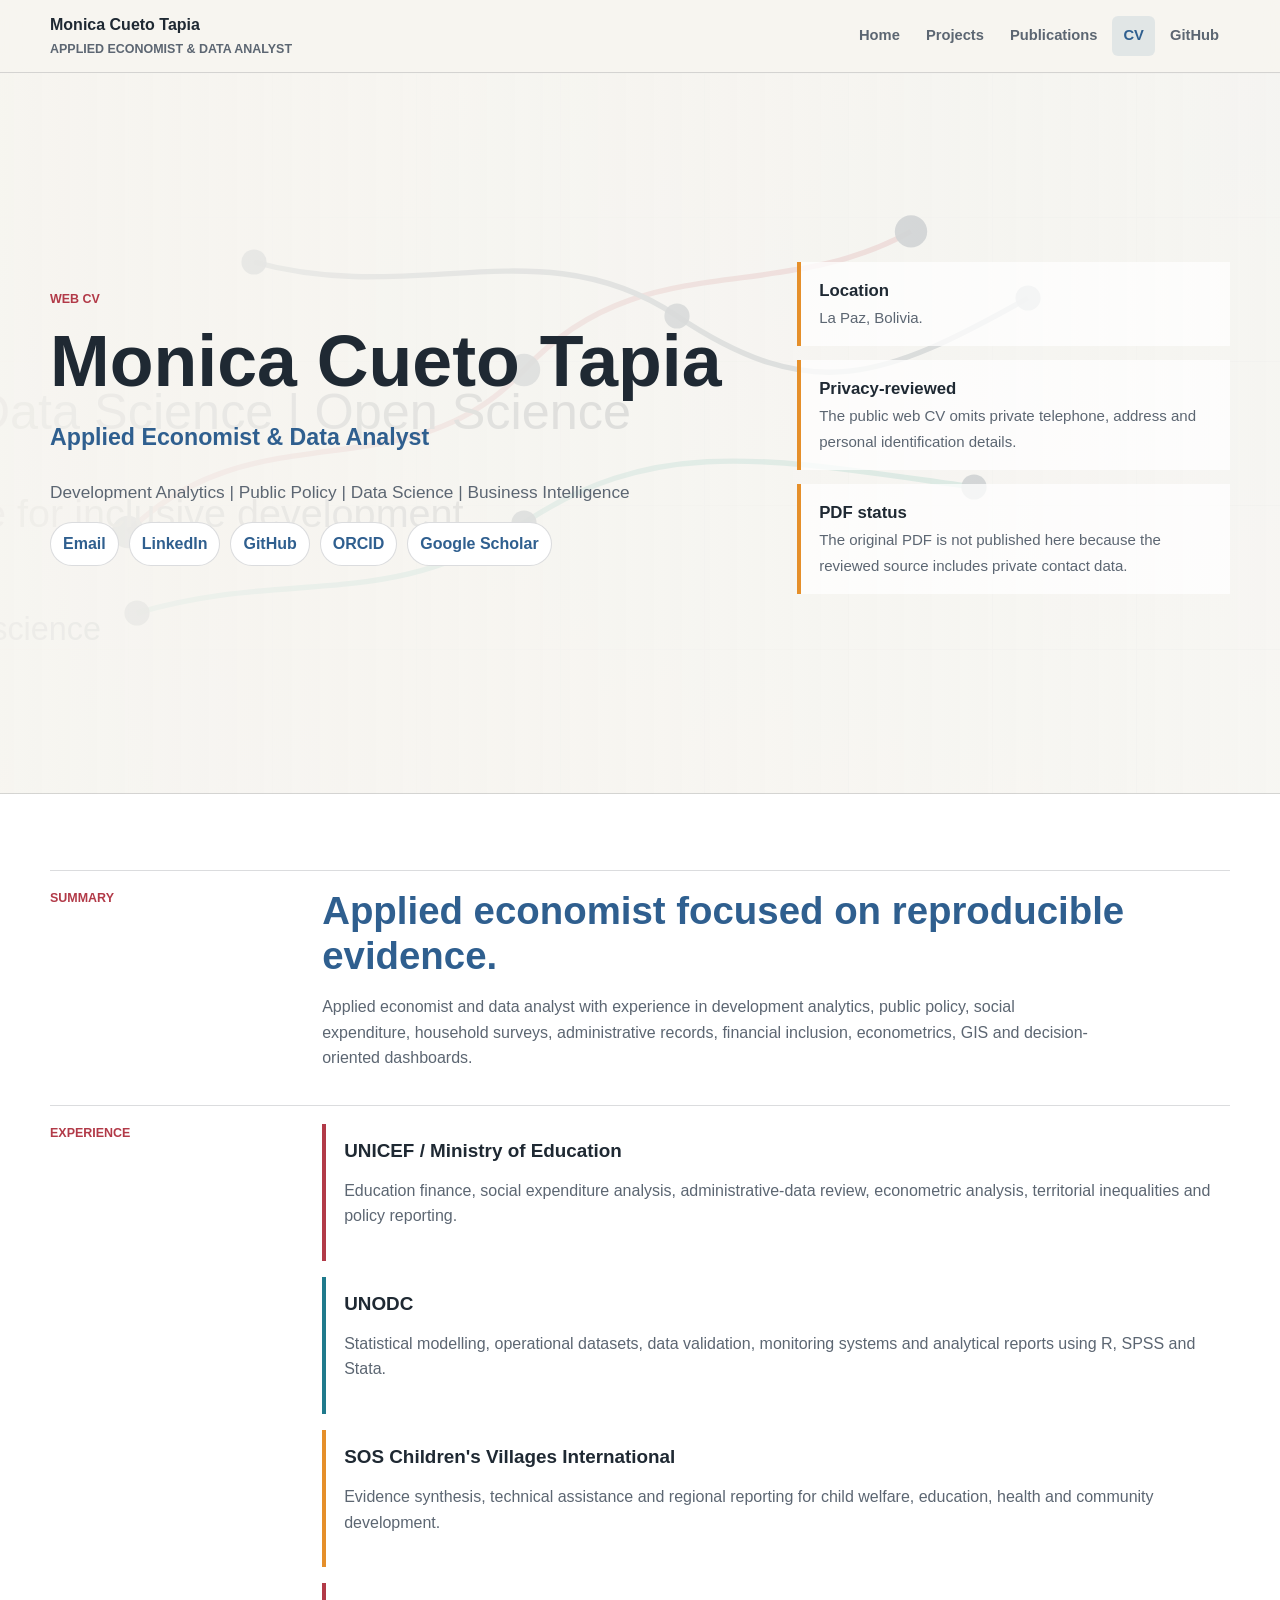
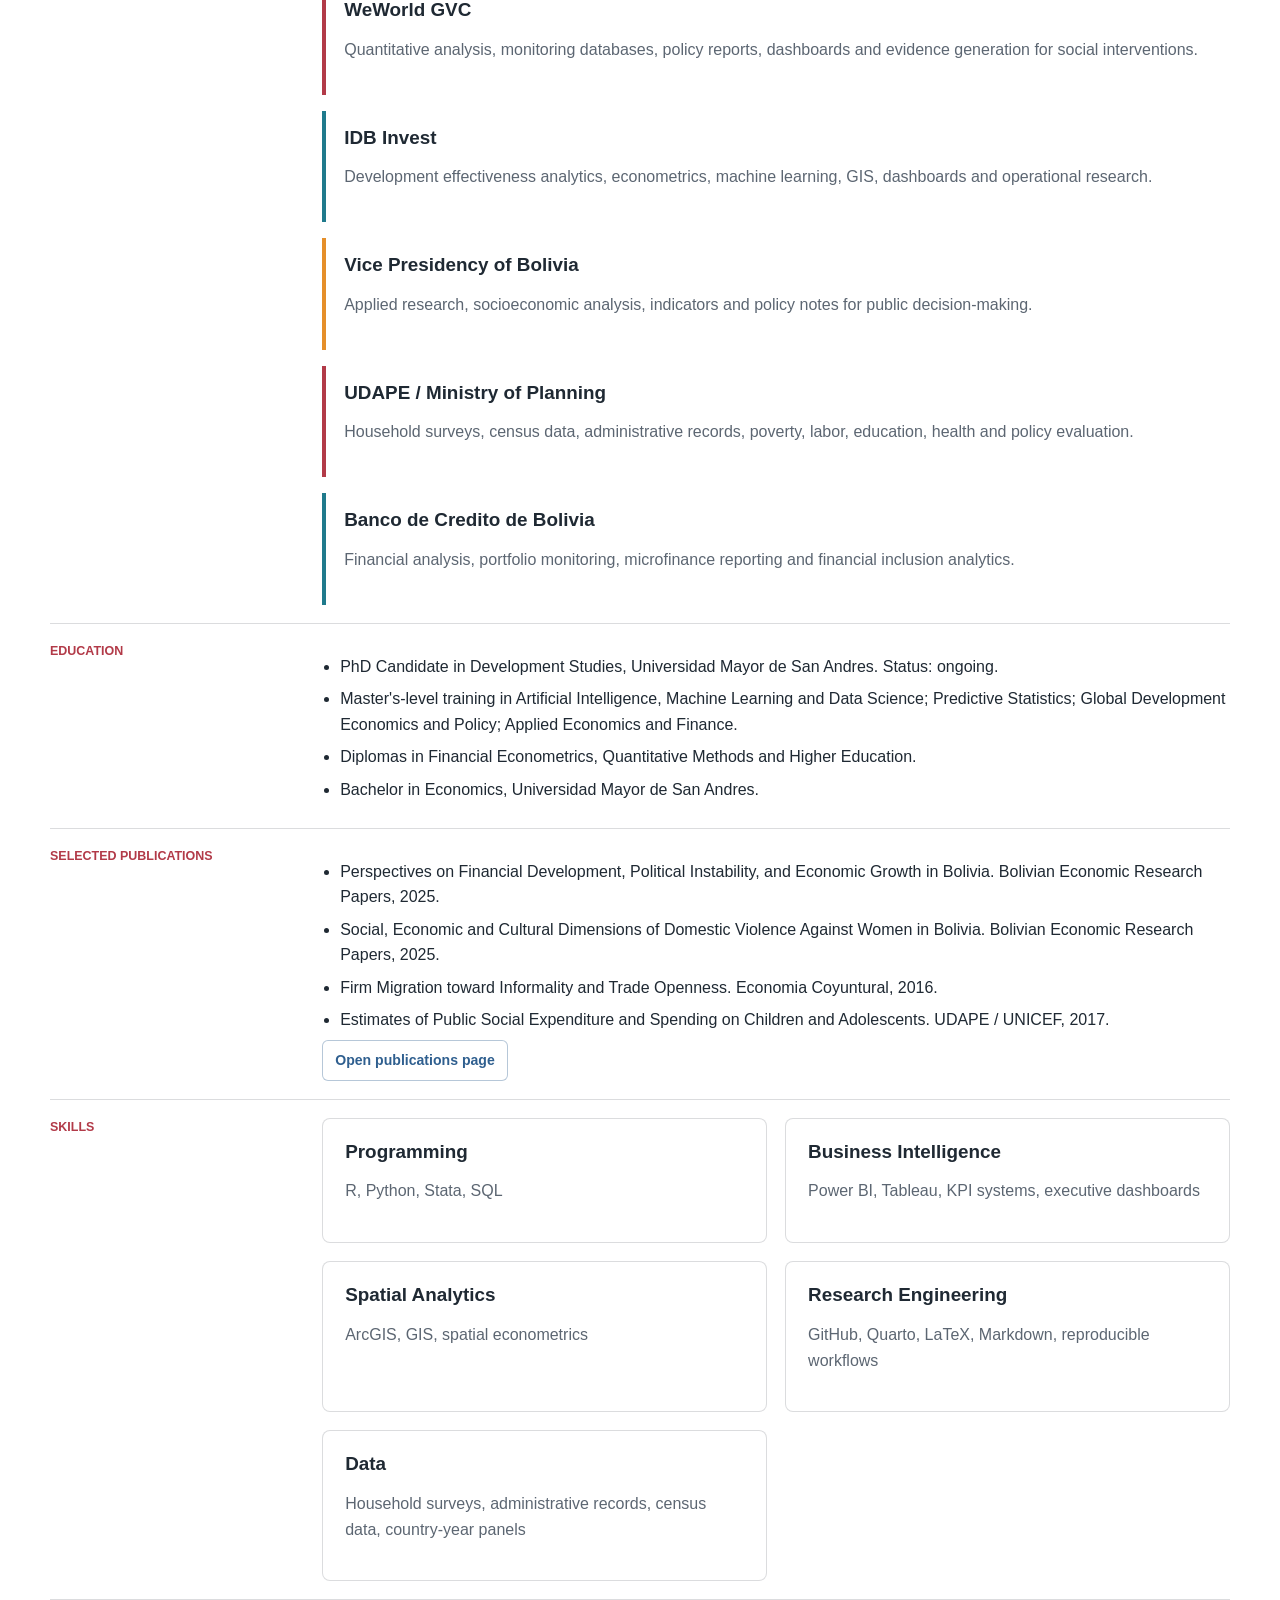
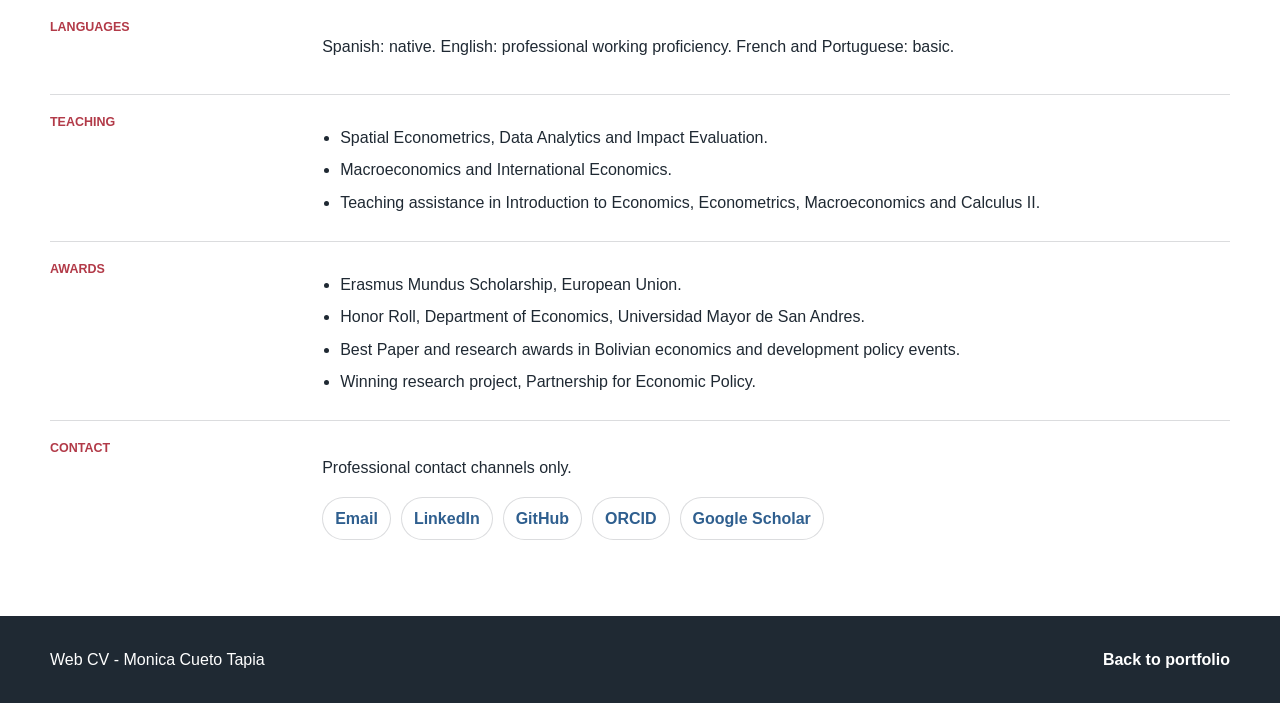
==== docs/cv.html @ fdadbccf "Build professional portfolio website and reusable project template" ====
<!doctype html>
<html lang="en">
<head>
  <meta charset="utf-8">
  <meta name="viewport" content="width=device-width, initial-scale=1">
  <title>CV | Monica Cueto Tapia</title>
  <meta name="description" content="Privacy-reviewed web CV for Monica Cueto Tapia, Applied Economist and Data Analyst based in La Paz, Bolivia.">
  <meta property="og:title" content="CV | Monica Cueto Tapia">
  <meta property="og:description" content="Applied economics, development analytics, data science, public policy and business intelligence CV.">
  <meta property="og:type" content="website">
  <meta property="og:url" content="https://monicact.github.io/cv.html">
  <link rel="canonical" href="https://monicact.github.io/cv.html">
  <link rel="stylesheet" href="assets/css/site.css">
</head>
<body>
  <a class="skip-link" href="#main">Skip to content</a>
  <header class="site-header">
    <nav class="nav-wrap" aria-label="Main navigation">
      <a class="brand" href="index.html" aria-label="Portfolio home">
        <strong>Monica Cueto Tapia</strong>
        <span>Applied Economist & Data Analyst</span>
      </a>
      <button class="nav-toggle" type="button" aria-expanded="false" aria-controls="main-nav" aria-label="Open navigation">
        <span></span>
        <span></span>
        <span></span>
      </button>
      <div class="main-nav" id="main-nav">
        <a href="index.html">Home</a>
        <a href="projects.html">Projects</a>
        <a href="publications.html">Publications</a>
        <a href="cv.html" aria-current="page">CV</a>
        <a href="https://github.com/MonicaCT">GitHub</a>
      </div>
    </nav>
  </header>

  <main id="main">
    <section class="hero">
      <div class="container hero-inner">
        <div class="hero-copy">
          <p class="eyebrow">Web CV</p>
          <h1>Monica Cueto Tapia</h1>
          <p class="subtitle">Applied Economist & Data Analyst</p>
          <p class="lead">Development Analytics | Public Policy | Data Science | Business Intelligence</p>
          <div class="contact-list" aria-label="Professional contact links">
            <a href="mailto:cueto.tapia.monica@gmail.com">Email</a>
            <a href="https://www.linkedin.com/in/monica-cueto-tapia-5a6b40132/">LinkedIn</a>
            <a href="https://github.com/MonicaCT">GitHub</a>
            <a href="https://orcid.org/0009-0006-5061-992X">ORCID</a>
            <a href="https://scholar.google.com/citations?user=hIclUVUAAAAJ">Google Scholar</a>
          </div>
        </div>
        <aside class="hero-panel" aria-label="CV privacy note">
          <div class="signal"><strong>Location</strong><span>La Paz, Bolivia.</span></div>
          <div class="signal"><strong>Privacy-reviewed</strong><span>The public web CV omits private telephone, address and personal identification details.</span></div>
          <div class="signal"><strong>PDF status</strong><span>The original PDF is not published here because the reviewed source includes private contact data.</span></div>
        </aside>
      </div>
    </section>

    <section class="section white">
      <div class="container cv-section">
        <div class="cv-row">
          <div><p class="eyebrow">Summary</p></div>
          <div>
            <h2>Applied economist focused on reproducible evidence.</h2>
            <p class="intro">Applied economist and data analyst with experience in development analytics, public policy, social expenditure, household surveys, administrative records, financial inclusion, econometrics, GIS and decision-oriented dashboards.</p>
          </div>
        </div>

        <div class="cv-row">
          <div><p class="eyebrow">Experience</p></div>
          <div class="timeline">
            <article><h3>UNICEF / Ministry of Education</h3><p>Education finance, social expenditure analysis, administrative-data review, econometric analysis, territorial inequalities and policy reporting.</p></article>
            <article><h3>UNODC</h3><p>Statistical modelling, operational datasets, data validation, monitoring systems and analytical reports using R, SPSS and Stata.</p></article>
            <article><h3>SOS Children's Villages International</h3><p>Evidence synthesis, technical assistance and regional reporting for child welfare, education, health and community development.</p></article>
            <article><h3>WeWorld GVC</h3><p>Quantitative analysis, monitoring databases, policy reports, dashboards and evidence generation for social interventions.</p></article>
            <article><h3>IDB Invest</h3><p>Development effectiveness analytics, econometrics, machine learning, GIS, dashboards and operational research.</p></article>
            <article><h3>Vice Presidency of Bolivia</h3><p>Applied research, socioeconomic analysis, indicators and policy notes for public decision-making.</p></article>
            <article><h3>UDAPE / Ministry of Planning</h3><p>Household surveys, census data, administrative records, poverty, labor, education, health and policy evaluation.</p></article>
            <article><h3>Banco de Credito de Bolivia</h3><p>Financial analysis, portfolio monitoring, microfinance reporting and financial inclusion analytics.</p></article>
          </div>
        </div>

        <div class="cv-row">
          <div><p class="eyebrow">Education</p></div>
          <div>
            <ul class="list-clean">
              <li>PhD Candidate in Development Studies, Universidad Mayor de San Andres. Status: ongoing.</li>
              <li>Master's-level training in Artificial Intelligence, Machine Learning and Data Science; Predictive Statistics; Global Development Economics and Policy; Applied Economics and Finance.</li>
              <li>Diplomas in Financial Econometrics, Quantitative Methods and Higher Education.</li>
              <li>Bachelor in Economics, Universidad Mayor de San Andres.</li>
            </ul>
          </div>
        </div>

        <div class="cv-row">
          <div><p class="eyebrow">Selected publications</p></div>
          <div>
            <ul class="list-clean">
              <li>Perspectives on Financial Development, Political Instability, and Economic Growth in Bolivia. Bolivian Economic Research Papers, 2025.</li>
              <li>Social, Economic and Cultural Dimensions of Domestic Violence Against Women in Bolivia. Bolivian Economic Research Papers, 2025.</li>
              <li>Firm Migration toward Informality and Trade Openness. Economia Coyuntural, 2016.</li>
              <li>Estimates of Public Social Expenditure and Spending on Children and Adolescents. UDAPE / UNICEF, 2017.</li>
            </ul>
            <a class="button secondary small" href="publications.html">Open publications page</a>
          </div>
        </div>

        <div class="cv-row">
          <div><p class="eyebrow">Skills</p></div>
          <div class="grid two">
            <article class="surface"><h3>Programming</h3><p>R, Python, Stata, SQL</p></article>
            <article class="surface"><h3>Business Intelligence</h3><p>Power BI, Tableau, KPI systems, executive dashboards</p></article>
            <article class="surface"><h3>Spatial Analytics</h3><p>ArcGIS, GIS, spatial econometrics</p></article>
            <article class="surface"><h3>Research Engineering</h3><p>GitHub, Quarto, LaTeX, Markdown, reproducible workflows</p></article>
            <article class="surface"><h3>Data</h3><p>Household surveys, administrative records, census data, country-year panels</p></article>
          </div>
        </div>

        <div class="cv-row">
          <div><p class="eyebrow">Languages</p></div>
          <div>
            <p>Spanish: native. English: professional working proficiency. French and Portuguese: basic.</p>
          </div>
        </div>

        <div class="cv-row">
          <div><p class="eyebrow">Teaching</p></div>
          <div>
            <ul class="list-clean">
              <li>Spatial Econometrics, Data Analytics and Impact Evaluation.</li>
              <li>Macroeconomics and International Economics.</li>
              <li>Teaching assistance in Introduction to Economics, Econometrics, Macroeconomics and Calculus II.</li>
            </ul>
          </div>
        </div>

        <div class="cv-row">
          <div><p class="eyebrow">Awards</p></div>
          <div>
            <ul class="list-clean">
              <li>Erasmus Mundus Scholarship, European Union.</li>
              <li>Honor Roll, Department of Economics, Universidad Mayor de San Andres.</li>
              <li>Best Paper and research awards in Bolivian economics and development policy events.</li>
              <li>Winning research project, Partnership for Economic Policy.</li>
            </ul>
          </div>
        </div>

        <div class="cv-row">
          <div><p class="eyebrow">Contact</p></div>
          <div>
            <p>Professional contact channels only.</p>
            <div class="contact-list" aria-label="Professional contact links">
              <a href="mailto:cueto.tapia.monica@gmail.com">Email</a>
              <a href="https://www.linkedin.com/in/monica-cueto-tapia-5a6b40132/">LinkedIn</a>
              <a href="https://github.com/MonicaCT">GitHub</a>
              <a href="https://orcid.org/0009-0006-5061-992X">ORCID</a>
              <a href="https://scholar.google.com/citations?user=hIclUVUAAAAJ">Google Scholar</a>
            </div>
          </div>
        </div>
      </div>
    </section>
  </main>

  <footer class="site-footer">
    <div class="container footer-inner">
      <span>Web CV - Monica Cueto Tapia</span>
      <a href="index.html">Back to portfolio</a>
    </div>
  </footer>

  <script src="assets/js/site.js"></script>
</body>
</html>
---- docs/assets/css/site.css ----
:root {
  --ink: #1F2933;
  --warm-background: #F7F5F0;
  --accent-red: #B23A48;
  --research-blue: #2F5F8F;
  --technology-teal: #1F7A8C;
  --warm-orange: #E58F2A;
  --muted-green: #5E7D68;
  --light-gray: #D9DDE3;
  --paper: #FFFFFF;
  --muted-text: #5C6672;
  --line: rgba(31, 41, 51, 0.16);
  --shadow: 0 18px 44px rgba(31, 41, 51, 0.11);
  --radius: 8px;
  --max-width: 1180px;
}

* {
  box-sizing: border-box;
}

html {
  scroll-behavior: smooth;
}

body {
  margin: 0;
  color: var(--ink);
  background: var(--warm-background);
  font-family: "Segoe UI", Arial, sans-serif;
  line-height: 1.6;
}

body.menu-open {
  overflow: hidden;
}

a {
  color: var(--research-blue);
}

a:focus-visible,
button:focus-visible,
input:focus-visible,
select:focus-visible {
  outline: 3px solid rgba(229, 143, 42, 0.72);
  outline-offset: 3px;
}

img {
  max-width: 100%;
  display: block;
}

.container {
  width: min(var(--max-width), calc(100% - 40px));
  margin: 0 auto;
}

.narrow {
  width: min(860px, calc(100% - 40px));
}

.site-header {
  position: sticky;
  top: 0;
  z-index: 40;
  border-bottom: 1px solid var(--line);
  background: rgba(247, 245, 240, 0.94);
  backdrop-filter: blur(14px);
}

.nav-wrap {
  width: min(var(--max-width), calc(100% - 32px));
  min-height: 72px;
  margin: 0 auto;
  display: flex;
  align-items: center;
  justify-content: space-between;
  gap: 24px;
}

.brand {
  display: grid;
  gap: 2px;
  color: var(--ink);
  text-decoration: none;
}

.brand strong {
  font-size: 1rem;
}

.brand span {
  color: var(--muted-text);
  font-size: 0.78rem;
  font-weight: 700;
  text-transform: uppercase;
}

.main-nav {
  display: flex;
  align-items: center;
  gap: 4px;
}

.main-nav a {
  min-height: 40px;
  display: inline-flex;
  align-items: center;
  border-radius: 6px;
  padding: 8px 11px;
  color: var(--muted-text);
  font-size: 0.92rem;
  font-weight: 700;
  text-decoration: none;
}

.main-nav a:hover,
.main-nav a[aria-current="page"] {
  background: rgba(47, 95, 143, 0.1);
  color: var(--research-blue);
}

.nav-toggle {
  display: none;
  width: 42px;
  height: 42px;
  border: 1px solid var(--line);
  border-radius: 6px;
  background: var(--paper);
  cursor: pointer;
}

.nav-toggle span {
  display: block;
  width: 20px;
  height: 2px;
  margin: 5px auto;
  background: var(--ink);
}

.hero {
  position: relative;
  overflow: hidden;
  border-bottom: 1px solid var(--line);
  background:
    linear-gradient(90deg, rgba(247, 245, 240, 0.96), rgba(247, 245, 240, 0.78)),
    url("../images/profile-banner.svg") center right / cover no-repeat;
}

.hero-inner {
  min-height: min(720px, calc(100vh - 72px));
  display: grid;
  grid-template-columns: minmax(0, 1.05fr) minmax(300px, 0.65fr);
  gap: 48px;
  align-items: center;
  padding: 76px 0 86px;
}

.hero-copy {
  max-width: 840px;
}

.eyebrow {
  margin: 0 0 10px;
  color: var(--accent-red);
  font-size: 0.78rem;
  font-weight: 900;
  letter-spacing: 0;
  text-transform: uppercase;
}

h1,
h2,
h3 {
  margin: 0;
  line-height: 1.16;
}

h1 {
  max-width: 760px;
  color: var(--ink);
  font-size: clamp(2.6rem, 5.6vw, 5.4rem);
}

h2 {
  color: var(--research-blue);
  font-size: clamp(1.8rem, 3vw, 2.65rem);
}

h3 {
  color: var(--ink);
  font-size: 1.18rem;
}

.subtitle {
  margin: 16px 0 0;
  color: var(--research-blue);
  font-size: clamp(1.1rem, 2vw, 1.45rem);
  font-weight: 800;
}

.lead {
  margin: 22px 0 0;
  color: var(--muted-text);
  font-size: 1.08rem;
}

.hero-panel {
  display: grid;
  gap: 14px;
  align-self: stretch;
  align-content: center;
}

.signal {
  border-left: 4px solid var(--warm-orange);
  background: rgba(255, 255, 255, 0.76);
  padding: 16px 18px;
}

.signal strong {
  display: block;
  color: var(--ink);
  font-size: 1.05rem;
}

.signal span {
  color: var(--muted-text);
  font-size: 0.94rem;
}

.actions {
  display: flex;
  flex-wrap: wrap;
  gap: 10px;
  margin-top: 30px;
}

.button {
  min-height: 42px;
  display: inline-flex;
  align-items: center;
  justify-content: center;
  border: 1px solid transparent;
  border-radius: 6px;
  padding: 10px 16px;
  font-weight: 850;
  text-decoration: none;
  transition: transform 160ms ease, background 160ms ease, border-color 160ms ease;
}

.button:hover {
  transform: translateY(-1px);
}

.button.primary {
  background: var(--accent-red);
  color: var(--paper);
}

.button.secondary {
  border-color: rgba(47, 95, 143, 0.35);
  background: rgba(255, 255, 255, 0.72);
  color: var(--research-blue);
}

.button.tertiary {
  border-color: rgba(31, 122, 140, 0.38);
  color: var(--technology-teal);
}

.button.small {
  min-height: 38px;
  padding: 8px 12px;
  font-size: 0.88rem;
}

.section {
  padding: 76px 0;
}

.section.white {
  background: var(--paper);
}

.section-heading {
  display: flex;
  align-items: end;
  justify-content: space-between;
  gap: 24px;
  margin-bottom: 28px;
}

.section-heading p,
.section .intro {
  max-width: 780px;
  color: var(--muted-text);
}

.grid {
  display: grid;
  gap: 18px;
}

.two {
  grid-template-columns: repeat(2, minmax(0, 1fr));
}

.three {
  grid-template-columns: repeat(3, minmax(0, 1fr));
}

.four {
  grid-template-columns: repeat(4, minmax(0, 1fr));
}

.surface {
  border: 1px solid var(--line);
  border-radius: var(--radius);
  background: var(--paper);
  padding: 22px;
}

.surface.accent {
  border-top: 4px solid var(--accent-red);
}

.surface.blue {
  border-top: 4px solid var(--research-blue);
}

.surface.teal {
  border-top: 4px solid var(--technology-teal);
}

.surface.green {
  border-top: 4px solid var(--muted-green);
}

.surface.orange {
  border-top: 4px solid var(--warm-orange);
}

.surface p,
.surface li,
.timeline p,
.publication p,
.project-card p {
  color: var(--muted-text);
}

.metric-grid {
  display: grid;
  grid-template-columns: repeat(4, minmax(0, 1fr));
  gap: 12px;
}

.metric {
  border: 1px solid var(--line);
  border-radius: var(--radius);
  background: var(--paper);
  padding: 18px;
}

.metric strong {
  display: block;
  color: var(--research-blue);
  font-size: 1.65rem;
}

.metric span {
  color: var(--muted-text);
  font-size: 0.9rem;
  font-weight: 700;
}

.lab-card {
  display: grid;
  gap: 12px;
  border: 1px solid var(--line);
  border-radius: var(--radius);
  background: var(--paper);
  padding: 22px;
}

.lab-card .lab-code {
  width: 46px;
  height: 46px;
  display: grid;
  place-items: center;
  border-radius: 6px;
  background: rgba(31, 122, 140, 0.12);
  color: var(--technology-teal);
  font-weight: 900;
}

.project-card {
  display: flex;
  min-height: 100%;
  flex-direction: column;
  overflow: hidden;
  border: 1px solid var(--line);
  border-radius: var(--radius);
  background: var(--paper);
}

.project-card:hover {
  box-shadow: var(--shadow);
}

.project-media {
  aspect-ratio: 16 / 9;
  overflow: hidden;
  border-bottom: 1px solid var(--line);
  background: #EDF0F3;
}

.project-media img {
  width: 100%;
  height: 100%;
  object-fit: cover;
}

.project-body {
  display: flex;
  flex: 1;
  flex-direction: column;
  gap: 14px;
  padding: 20px;
}

.project-meta,
.status-note {
  color: var(--muted-text);
  font-size: 0.84rem;
  font-weight: 750;
}

.tags {
  display: flex;
  flex-wrap: wrap;
  gap: 7px;
}

.tags span {
  border-radius: 999px;
  background: rgba(47, 95, 143, 0.09);
  padding: 5px 9px;
  color: var(--research-blue);
  font-size: 0.78rem;
  font-weight: 800;
}

.card-actions {
  display: flex;
  flex-wrap: wrap;
  gap: 8px;
  margin-top: auto;
}

.filters {
  display: grid;
  grid-template-columns: minmax(220px, 1.2fr) repeat(4, minmax(150px, 1fr));
  gap: 10px;
  margin: 22px 0 28px;
}

.filters input,
.filters select {
  min-height: 42px;
  width: 100%;
  border: 1px solid var(--line);
  border-radius: 6px;
  background: var(--paper);
  padding: 8px 10px;
  color: var(--ink);
  font: inherit;
}

.empty-state {
  border: 1px dashed var(--line);
  border-radius: var(--radius);
  padding: 18px;
  color: var(--muted-text);
  text-align: center;
}

.timeline {
  display: grid;
  gap: 16px;
}

.timeline article {
  border-left: 4px solid var(--light-gray);
  background: var(--paper);
  padding: 16px 18px;
}

.timeline article:nth-child(3n + 1) {
  border-color: var(--accent-red);
}

.timeline article:nth-child(3n + 2) {
  border-color: var(--technology-teal);
}

.timeline article:nth-child(3n + 3) {
  border-color: var(--warm-orange);
}

.publication-list {
  display: grid;
  gap: 14px;
}

.publication {
  border: 1px solid var(--line);
  border-radius: var(--radius);
  background: var(--paper);
  padding: 18px;
}

.publication h3 {
  font-size: 1.05rem;
}

.list-clean {
  margin: 12px 0 0;
  padding-left: 18px;
}

.list-clean li {
  margin-bottom: 7px;
}

.cv-section {
  display: grid;
  gap: 18px;
}

.cv-row {
  display: grid;
  grid-template-columns: minmax(160px, 0.28fr) minmax(0, 1fr);
  gap: 18px;
  border-top: 1px solid var(--line);
  padding-top: 18px;
}

.contact-list {
  display: flex;
  flex-wrap: wrap;
  gap: 10px;
  margin-top: 16px;
}

.contact-list a {
  border: 1px solid var(--line);
  border-radius: 999px;
  background: var(--paper);
  padding: 8px 12px;
  font-weight: 800;
  text-decoration: none;
}

.site-footer {
  border-top: 1px solid var(--line);
  background: var(--ink);
  color: var(--paper);
}

.footer-inner {
  min-height: 86px;
  display: flex;
  align-items: center;
  justify-content: space-between;
  gap: 20px;
}

.footer-inner a {
  color: var(--paper);
  font-weight: 800;
  text-decoration: none;
}

.skip-link {
  position: absolute;
  left: 16px;
  top: -80px;
  z-index: 100;
  background: var(--ink);
  color: var(--paper);
  padding: 10px 14px;
}

.skip-link:focus {
  top: 14px;
}

@media (max-width: 1040px) {
  .hero-inner,
  .two,
  .three,
  .four,
  .metric-grid {
    grid-template-columns: repeat(2, minmax(0, 1fr));
  }

  .filters {
    grid-template-columns: repeat(2, minmax(0, 1fr));
  }
}

@media (max-width: 760px) {
  .nav-toggle {
    display: block;
  }

  .main-nav {
    position: fixed;
    top: 72px;
    left: 0;
    right: 0;
    display: none;
    flex-direction: column;
    align-items: stretch;
    border-bottom: 1px solid var(--line);
    background: var(--warm-background);
    padding: 12px 20px 18px;
  }

  .main-nav.open {
    display: flex;
  }

  .main-nav a {
    min-height: 44px;
  }

  .hero-inner,
  .two,
  .three,
  .four,
  .metric-grid,
  .filters,
  .cv-row {
    grid-template-columns: 1fr;
  }

  .section {
    padding: 56px 0;
  }

  .hero-inner {
    min-height: auto;
    padding: 60px 0 68px;
  }

  .section-heading {
    display: block;
  }

  .footer-inner {
    flex-direction: column;
    align-items: flex-start;
    justify-content: center;
    padding: 20px 0;
  }
}
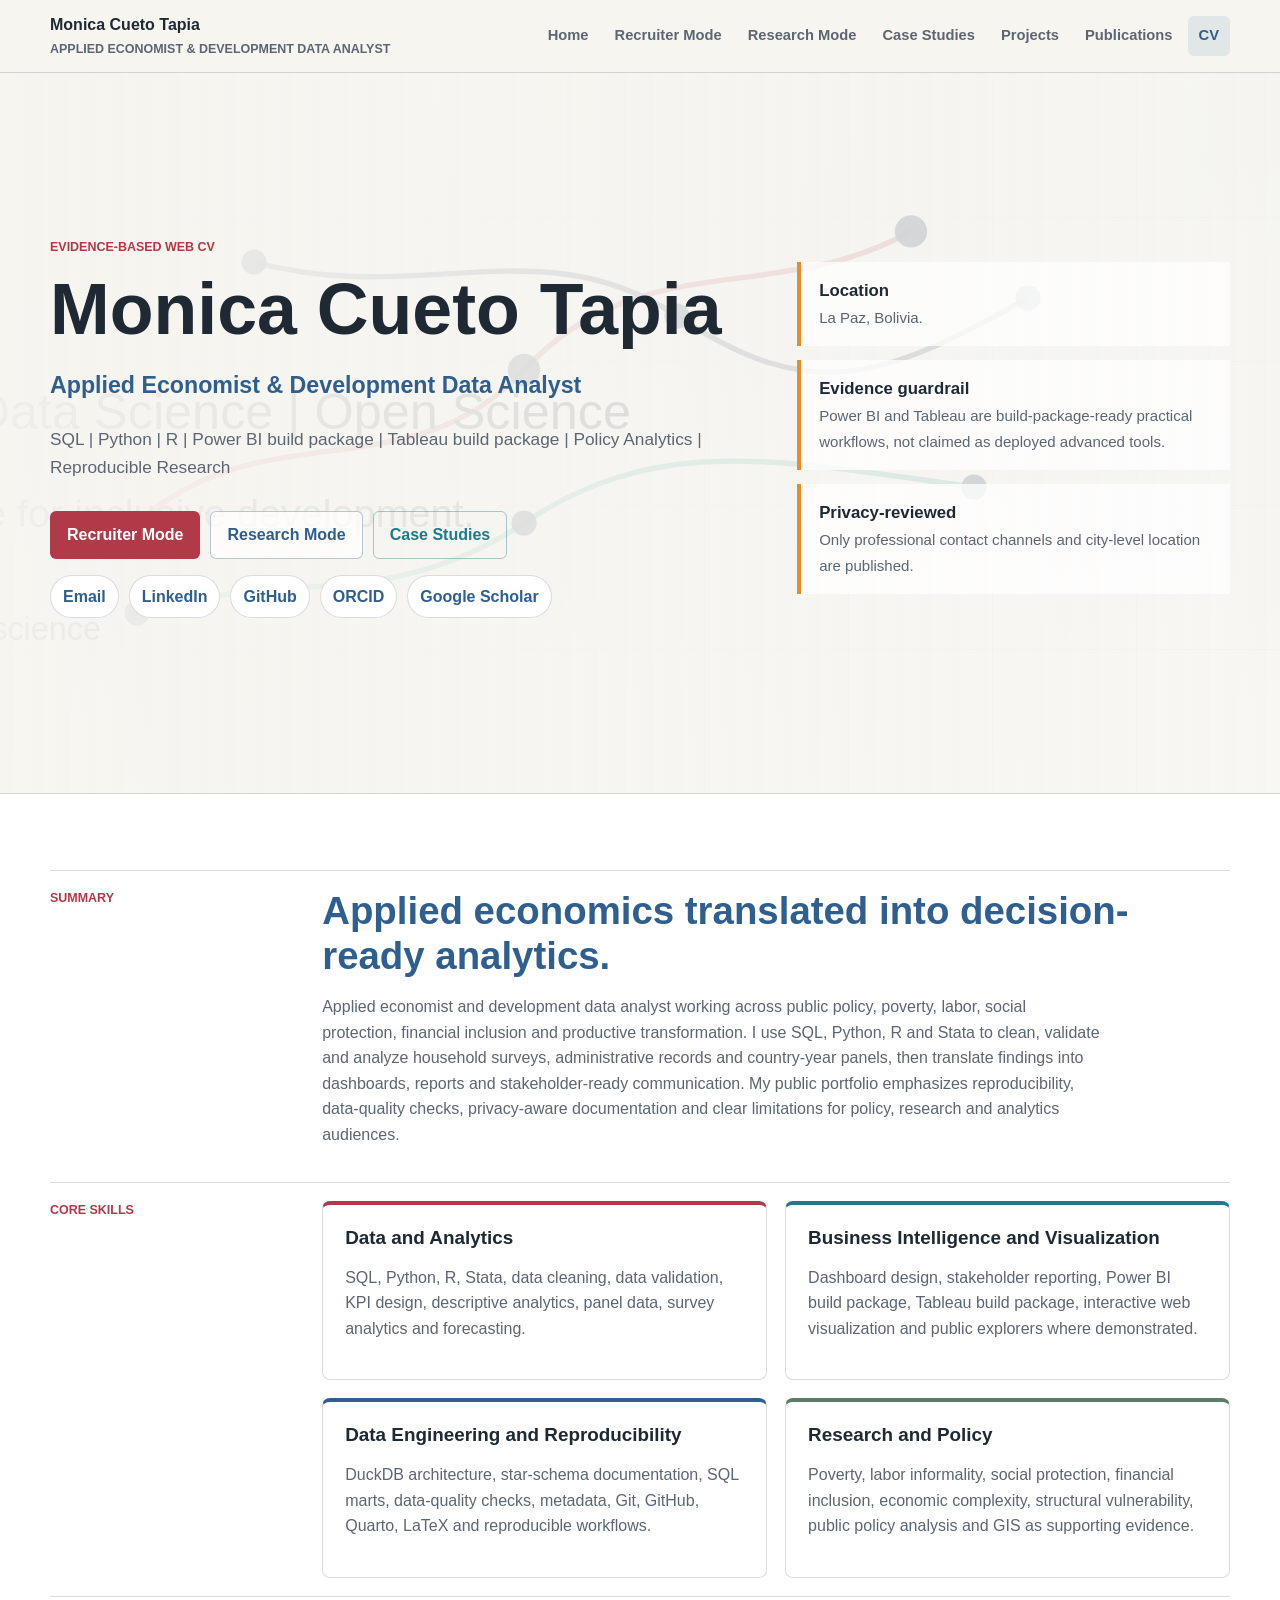
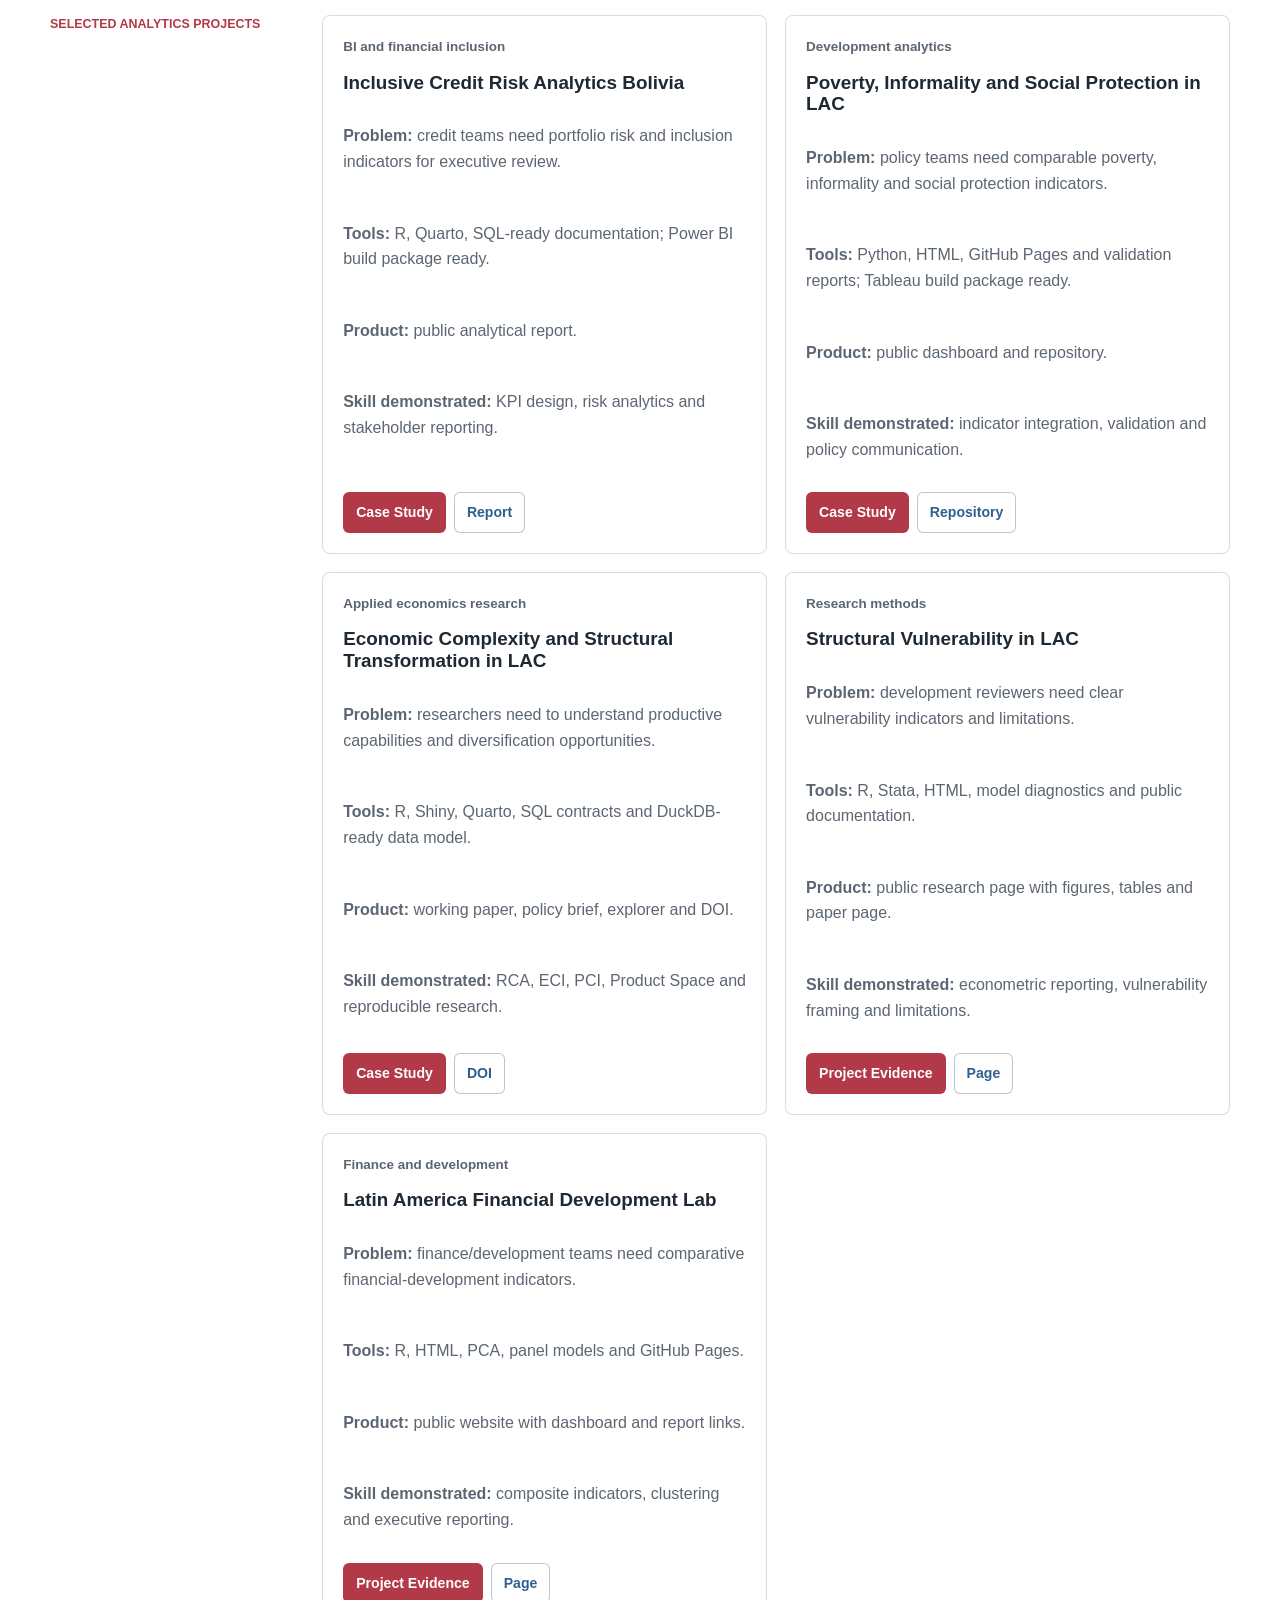
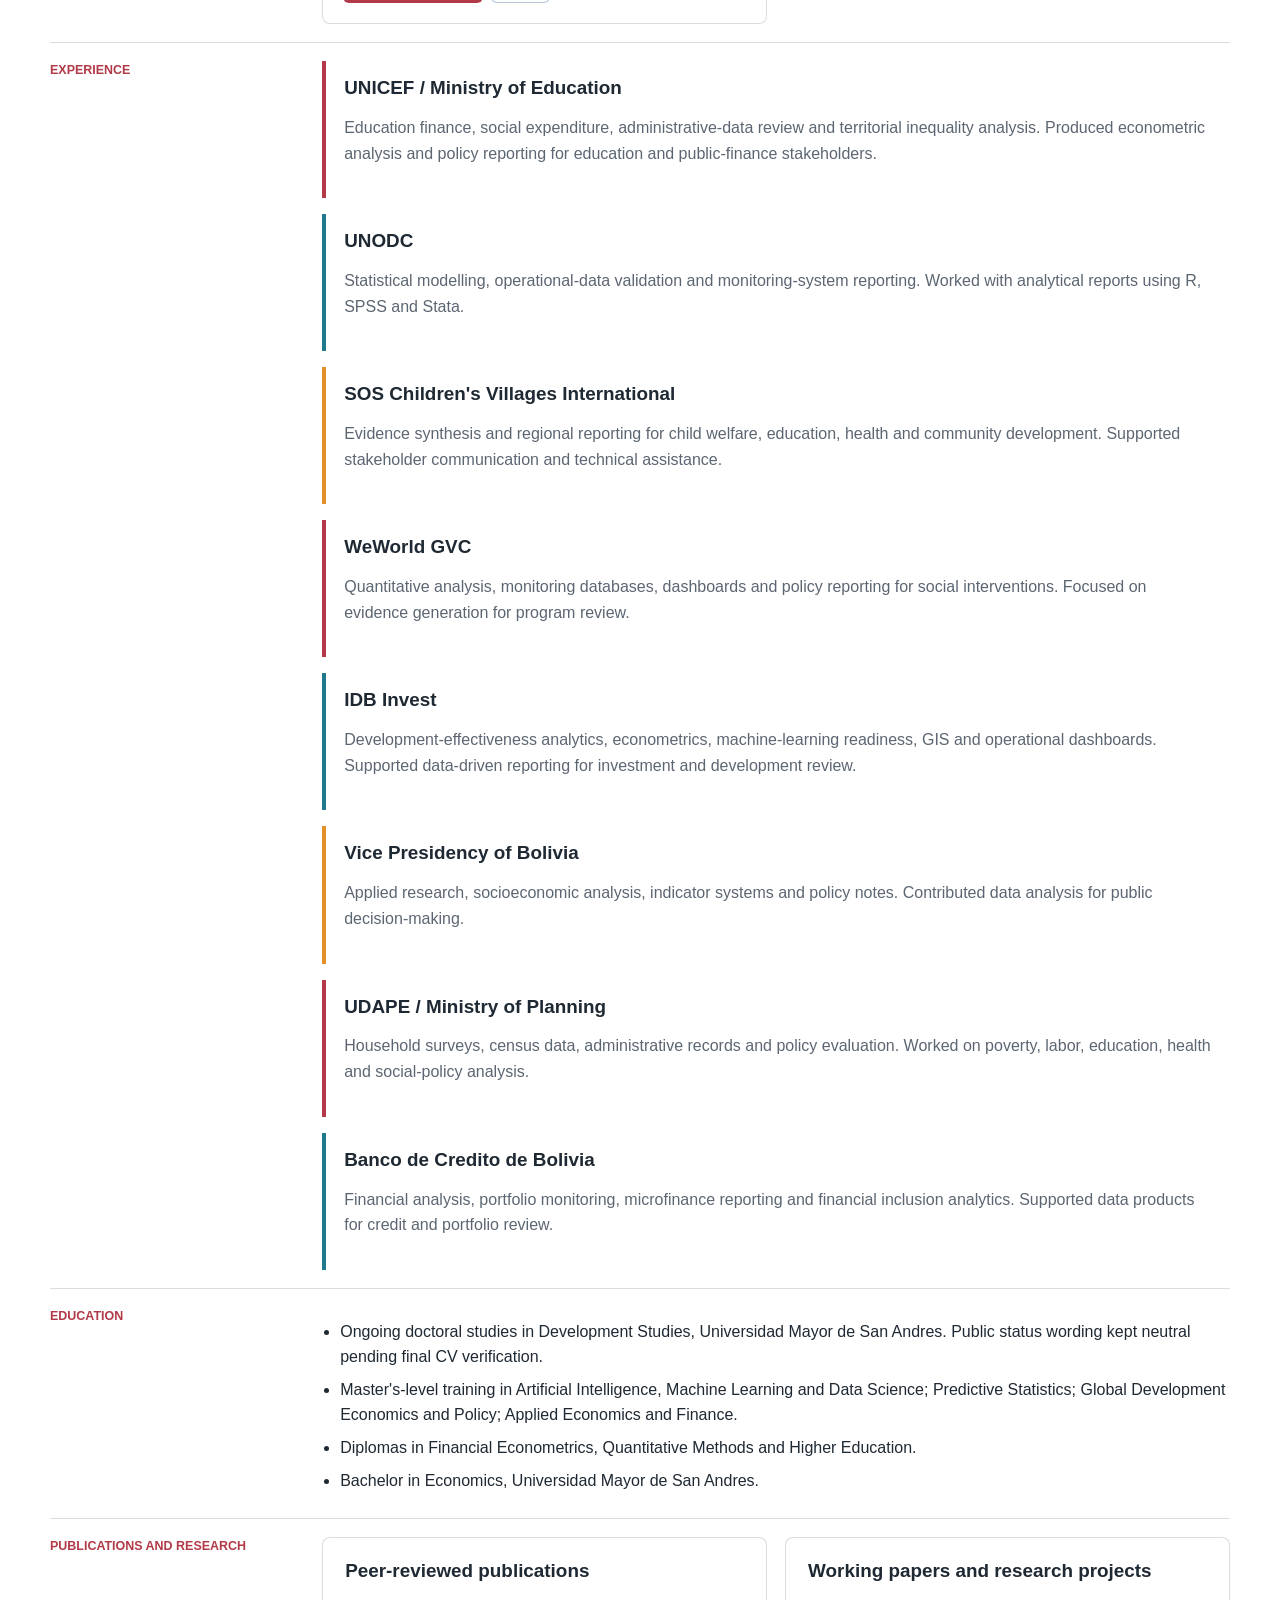
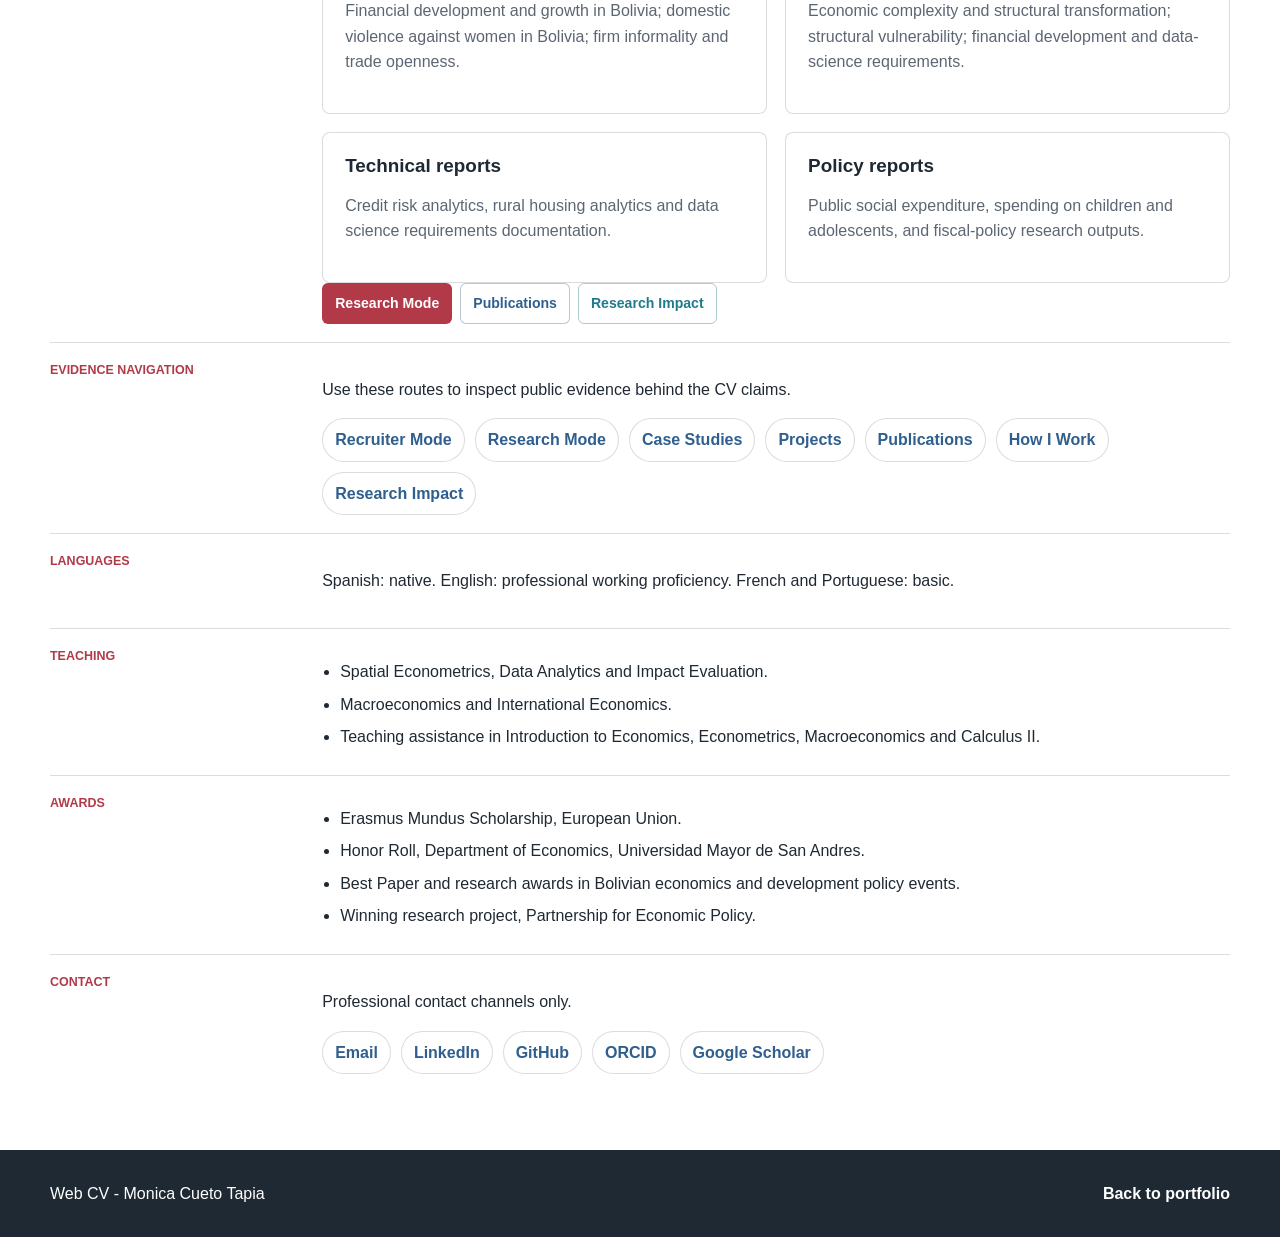
==== commit 1552f11f: "Align web CV with public portfolio evidence" ====
--- a/docs/cv.html
+++ b/docs/cv.html
@@ -4,12 +4,12 @@
   <meta charset="utf-8">
   <meta name="viewport" content="width=device-width, initial-scale=1">
   <title>CV | Monica Cueto Tapia</title>
-  <meta name="description" content="Privacy-reviewed web CV for Monica Cueto Tapia, Applied Economist and Data Analyst based in La Paz, Bolivia.">
+  <meta name="description" content="Evidence-based web CV for Monica Cueto Tapia, Applied Economist and Development Data Analyst based in La Paz, Bolivia.">
   <meta property="og:title" content="CV | Monica Cueto Tapia">
-  <meta property="og:description" content="Applied economics, development analytics, data science, public policy and business intelligence CV.">
+  <meta property="og:description" content="Applied economics, development analytics, SQL, Python, R, reproducible research and policy-oriented data products.">
   <meta property="og:type" content="website">
-  <meta property="og:url" content="https://monicact.github.io/cv.html">
-  <link rel="canonical" href="https://monicact.github.io/cv.html">
+  <meta property="og:url" content="https://monicact.github.io/MonicaCT/cv.html">
+  <link rel="canonical" href="https://monicact.github.io/MonicaCT/cv.html">
   <link rel="stylesheet" href="assets/css/site.css">
 </head>
 <body>
@@ -18,7 +18,7 @@
     <nav class="nav-wrap" aria-label="Main navigation">
       <a class="brand" href="index.html" aria-label="Portfolio home">
         <strong>Monica Cueto Tapia</strong>
-        <span>Applied Economist & Data Analyst</span>
+        <span>Applied Economist & Development Data Analyst</span>
       </a>
       <button class="nav-toggle" type="button" aria-expanded="false" aria-controls="main-nav" aria-label="Open navigation">
         <span></span>
@@ -27,10 +27,12 @@
       </button>
       <div class="main-nav" id="main-nav">
         <a href="index.html">Home</a>
+        <a href="recruiter.html">Recruiter Mode</a>
+        <a href="research.html">Research Mode</a>
+        <a href="case-studies.html">Case Studies</a>
         <a href="projects.html">Projects</a>
         <a href="publications.html">Publications</a>
         <a href="cv.html" aria-current="page">CV</a>
-        <a href="https://github.com/MonicaCT">GitHub</a>
       </div>
     </nav>
   </header>
@@ -39,10 +41,15 @@
     <section class="hero">
       <div class="container hero-inner">
         <div class="hero-copy">
-          <p class="eyebrow">Web CV</p>
+          <p class="eyebrow">Evidence-Based Web CV</p>
           <h1>Monica Cueto Tapia</h1>
-          <p class="subtitle">Applied Economist & Data Analyst</p>
-          <p class="lead">Development Analytics | Public Policy | Data Science | Business Intelligence</p>
+          <p class="subtitle">Applied Economist & Development Data Analyst</p>
+          <p class="lead">SQL | Python | R | Power BI build package | Tableau build package | Policy Analytics | Reproducible Research</p>
+          <div class="actions" aria-label="CV evidence navigation">
+            <a class="button primary" href="recruiter.html">Recruiter Mode</a>
+            <a class="button secondary" href="research.html">Research Mode</a>
+            <a class="button tertiary" href="case-studies.html">Case Studies</a>
+          </div>
           <div class="contact-list" aria-label="Professional contact links">
             <a href="mailto:cueto.tapia.monica@gmail.com">Email</a>
             <a href="https://www.linkedin.com/in/monica-cueto-tapia-5a6b40132/">LinkedIn</a>
@@ -51,10 +58,10 @@
             <a href="https://scholar.google.com/citations?user=hIclUVUAAAAJ">Google Scholar</a>
           </div>
         </div>
-        <aside class="hero-panel" aria-label="CV privacy note">
+        <aside class="hero-panel" aria-label="CV evidence notes">
           <div class="signal"><strong>Location</strong><span>La Paz, Bolivia.</span></div>
-          <div class="signal"><strong>Privacy-reviewed</strong><span>The public web CV omits private telephone, address and personal identification details.</span></div>
-          <div class="signal"><strong>PDF status</strong><span>The original PDF is not published here because the reviewed source includes private contact data.</span></div>
+          <div class="signal"><strong>Evidence guardrail</strong><span>Power BI and Tableau are build-package-ready practical workflows, not claimed as deployed advanced tools.</span></div>
+          <div class="signal"><strong>Privacy-reviewed</strong><span>Only professional contact channels and city-level location are published.</span></div>
         </aside>
       </div>
     </section>
@@ -64,22 +71,43 @@
         <div class="cv-row">
           <div><p class="eyebrow">Summary</p></div>
           <div>
-            <h2>Applied economist focused on reproducible evidence.</h2>
-            <p class="intro">Applied economist and data analyst with experience in development analytics, public policy, social expenditure, household surveys, administrative records, financial inclusion, econometrics, GIS and decision-oriented dashboards.</p>
+            <h2>Applied economics translated into decision-ready analytics.</h2>
+            <p class="intro">Applied economist and development data analyst working across public policy, poverty, labor, social protection, financial inclusion and productive transformation. I use SQL, Python, R and Stata to clean, validate and analyze household surveys, administrative records and country-year panels, then translate findings into dashboards, reports and stakeholder-ready communication. My public portfolio emphasizes reproducibility, data-quality checks, privacy-aware documentation and clear limitations for policy, research and analytics audiences.</p>
+          </div>
+        </div>
+
+        <div class="cv-row">
+          <div><p class="eyebrow">Core Skills</p></div>
+          <div class="grid two">
+            <article class="surface accent"><h3>Data and Analytics</h3><p>SQL, Python, R, Stata, data cleaning, data validation, KPI design, descriptive analytics, panel data, survey analytics and forecasting.</p></article>
+            <article class="surface teal"><h3>Business Intelligence and Visualization</h3><p>Dashboard design, stakeholder reporting, Power BI build package, Tableau build package, interactive web visualization and public explorers where demonstrated.</p></article>
+            <article class="surface blue"><h3>Data Engineering and Reproducibility</h3><p>DuckDB architecture, star-schema documentation, SQL marts, data-quality checks, metadata, Git, GitHub, Quarto, LaTeX and reproducible workflows.</p></article>
+            <article class="surface green"><h3>Research and Policy</h3><p>Poverty, labor informality, social protection, financial inclusion, economic complexity, structural vulnerability, public policy analysis and GIS as supporting evidence.</p></article>
+          </div>
+        </div>
+
+        <div class="cv-row">
+          <div><p class="eyebrow">Selected Analytics Projects</p></div>
+          <div class="grid two">
+            <article class="project-card"><div class="project-body"><span class="project-meta">BI and financial inclusion</span><h3>Inclusive Credit Risk Analytics Bolivia</h3><p><strong>Problem:</strong> credit teams need portfolio risk and inclusion indicators for executive review.</p><p><strong>Tools:</strong> R, Quarto, SQL-ready documentation; Power BI build package ready.</p><p><strong>Product:</strong> public analytical report.</p><p><strong>Skill demonstrated:</strong> KPI design, risk analytics and stakeholder reporting.</p><div class="card-actions"><a class="button primary small" href="case-studies.html">Case Study</a><a class="button secondary small" href="https://monicact.github.io/InclusiveCreditRiskAnalytics-Bolivia/">Report</a></div></div></article>
+            <article class="project-card"><div class="project-body"><span class="project-meta">Development analytics</span><h3>Poverty, Informality and Social Protection in LAC</h3><p><strong>Problem:</strong> policy teams need comparable poverty, informality and social protection indicators.</p><p><strong>Tools:</strong> Python, HTML, GitHub Pages and validation reports; Tableau build package ready.</p><p><strong>Product:</strong> public dashboard and repository.</p><p><strong>Skill demonstrated:</strong> indicator integration, validation and policy communication.</p><div class="card-actions"><a class="button primary small" href="case-studies.html">Case Study</a><a class="button secondary small" href="https://github.com/MonicaCT/poverty-informality-social-protection-lac">Repository</a></div></div></article>
+            <article class="project-card"><div class="project-body"><span class="project-meta">Applied economics research</span><h3>Economic Complexity and Structural Transformation in LAC</h3><p><strong>Problem:</strong> researchers need to understand productive capabilities and diversification opportunities.</p><p><strong>Tools:</strong> R, Shiny, Quarto, SQL contracts and DuckDB-ready data model.</p><p><strong>Product:</strong> working paper, policy brief, explorer and DOI.</p><p><strong>Skill demonstrated:</strong> RCA, ECI, PCI, Product Space and reproducible research.</p><div class="card-actions"><a class="button primary small" href="case-studies.html">Case Study</a><a class="button secondary small" href="https://doi.org/10.5281/zenodo.21314881">DOI</a></div></div></article>
+            <article class="project-card"><div class="project-body"><span class="project-meta">Research methods</span><h3>Structural Vulnerability in LAC</h3><p><strong>Problem:</strong> development reviewers need clear vulnerability indicators and limitations.</p><p><strong>Tools:</strong> R, Stata, HTML, model diagnostics and public documentation.</p><p><strong>Product:</strong> public research page with figures, tables and paper page.</p><p><strong>Skill demonstrated:</strong> econometric reporting, vulnerability framing and limitations.</p><div class="card-actions"><a class="button primary small" href="projects.html">Project Evidence</a><a class="button secondary small" href="https://monicact.github.io/structural-vulnerability-lac-research/">Page</a></div></div></article>
+            <article class="project-card"><div class="project-body"><span class="project-meta">Finance and development</span><h3>Latin America Financial Development Lab</h3><p><strong>Problem:</strong> finance/development teams need comparative financial-development indicators.</p><p><strong>Tools:</strong> R, HTML, PCA, panel models and GitHub Pages.</p><p><strong>Product:</strong> public website with dashboard and report links.</p><p><strong>Skill demonstrated:</strong> composite indicators, clustering and executive reporting.</p><div class="card-actions"><a class="button primary small" href="projects.html">Project Evidence</a><a class="button secondary small" href="https://monicact.github.io/latin-america-financial-development-lab/">Page</a></div></div></article>
           </div>
         </div>
 
         <div class="cv-row">
           <div><p class="eyebrow">Experience</p></div>
           <div class="timeline">
-            <article><h3>UNICEF / Ministry of Education</h3><p>Education finance, social expenditure analysis, administrative-data review, econometric analysis, territorial inequalities and policy reporting.</p></article>
-            <article><h3>UNODC</h3><p>Statistical modelling, operational datasets, data validation, monitoring systems and analytical reports using R, SPSS and Stata.</p></article>
-            <article><h3>SOS Children's Villages International</h3><p>Evidence synthesis, technical assistance and regional reporting for child welfare, education, health and community development.</p></article>
-            <article><h3>WeWorld GVC</h3><p>Quantitative analysis, monitoring databases, policy reports, dashboards and evidence generation for social interventions.</p></article>
-            <article><h3>IDB Invest</h3><p>Development effectiveness analytics, econometrics, machine learning, GIS, dashboards and operational research.</p></article>
-            <article><h3>Vice Presidency of Bolivia</h3><p>Applied research, socioeconomic analysis, indicators and policy notes for public decision-making.</p></article>
-            <article><h3>UDAPE / Ministry of Planning</h3><p>Household surveys, census data, administrative records, poverty, labor, education, health and policy evaluation.</p></article>
-            <article><h3>Banco de Credito de Bolivia</h3><p>Financial analysis, portfolio monitoring, microfinance reporting and financial inclusion analytics.</p></article>
+            <article><h3>UNICEF / Ministry of Education</h3><p>Education finance, social expenditure, administrative-data review and territorial inequality analysis. Produced econometric analysis and policy reporting for education and public-finance stakeholders.</p></article>
+            <article><h3>UNODC</h3><p>Statistical modelling, operational-data validation and monitoring-system reporting. Worked with analytical reports using R, SPSS and Stata.</p></article>
+            <article><h3>SOS Children's Villages International</h3><p>Evidence synthesis and regional reporting for child welfare, education, health and community development. Supported stakeholder communication and technical assistance.</p></article>
+            <article><h3>WeWorld GVC</h3><p>Quantitative analysis, monitoring databases, dashboards and policy reporting for social interventions. Focused on evidence generation for program review.</p></article>
+            <article><h3>IDB Invest</h3><p>Development-effectiveness analytics, econometrics, machine-learning readiness, GIS and operational dashboards. Supported data-driven reporting for investment and development review.</p></article>
+            <article><h3>Vice Presidency of Bolivia</h3><p>Applied research, socioeconomic analysis, indicator systems and policy notes. Contributed data analysis for public decision-making.</p></article>
+            <article><h3>UDAPE / Ministry of Planning</h3><p>Household surveys, census data, administrative records and policy evaluation. Worked on poverty, labor, education, health and social-policy analysis.</p></article>
+            <article><h3>Banco de Credito de Bolivia</h3><p>Financial analysis, portfolio monitoring, microfinance reporting and financial inclusion analytics. Supported data products for credit and portfolio review.</p></article>
           </div>
         </div>
 
@@ -87,7 +115,7 @@
           <div><p class="eyebrow">Education</p></div>
           <div>
             <ul class="list-clean">
-              <li>PhD Candidate in Development Studies, Universidad Mayor de San Andres. Status: ongoing.</li>
+              <li>Ongoing doctoral studies in Development Studies, Universidad Mayor de San Andres. Public status wording kept neutral pending final CV verification.</li>
               <li>Master's-level training in Artificial Intelligence, Machine Learning and Data Science; Predictive Statistics; Global Development Economics and Policy; Applied Economics and Finance.</li>
               <li>Diplomas in Financial Econometrics, Quantitative Methods and Higher Education.</li>
               <li>Bachelor in Economics, Universidad Mayor de San Andres.</li>
@@ -96,34 +124,41 @@
         </div>
 
         <div class="cv-row">
-          <div><p class="eyebrow">Selected publications</p></div>
-          <div>
-            <ul class="list-clean">
-              <li>Perspectives on Financial Development, Political Instability, and Economic Growth in Bolivia. Bolivian Economic Research Papers, 2025.</li>
-              <li>Social, Economic and Cultural Dimensions of Domestic Violence Against Women in Bolivia. Bolivian Economic Research Papers, 2025.</li>
-              <li>Firm Migration toward Informality and Trade Openness. Economia Coyuntural, 2016.</li>
-              <li>Estimates of Public Social Expenditure and Spending on Children and Adolescents. UDAPE / UNICEF, 2017.</li>
-            </ul>
-            <a class="button secondary small" href="publications.html">Open publications page</a>
-          </div>
-        </div>
-
-        <div class="cv-row">
-          <div><p class="eyebrow">Skills</p></div>
-          <div class="grid two">
-            <article class="surface"><h3>Programming</h3><p>R, Python, Stata, SQL</p></article>
-            <article class="surface"><h3>Business Intelligence</h3><p>Power BI, Tableau, KPI systems, executive dashboards</p></article>
-            <article class="surface"><h3>Spatial Analytics</h3><p>ArcGIS, GIS, spatial econometrics</p></article>
-            <article class="surface"><h3>Research Engineering</h3><p>GitHub, Quarto, LaTeX, Markdown, reproducible workflows</p></article>
-            <article class="surface"><h3>Data</h3><p>Household surveys, administrative records, census data, country-year panels</p></article>
+          <div><p class="eyebrow">Publications and Research</p></div>
+          <div>
+            <div class="grid two">
+              <article class="surface"><h3>Peer-reviewed publications</h3><p>Financial development and growth in Bolivia; domestic violence against women in Bolivia; firm informality and trade openness.</p></article>
+              <article class="surface"><h3>Working papers and research projects</h3><p>Economic complexity and structural transformation; structural vulnerability; financial development and data-science requirements.</p></article>
+              <article class="surface"><h3>Technical reports</h3><p>Credit risk analytics, rural housing analytics and data science requirements documentation.</p></article>
+              <article class="surface"><h3>Policy reports</h3><p>Public social expenditure, spending on children and adolescents, and fiscal-policy research outputs.</p></article>
+            </div>
+            <div class="card-actions">
+              <a class="button primary small" href="research.html">Research Mode</a>
+              <a class="button secondary small" href="publications.html">Publications</a>
+              <a class="button tertiary small" href="impact.html">Research Impact</a>
+            </div>
+          </div>
+        </div>
+
+        <div class="cv-row">
+          <div><p class="eyebrow">Evidence Navigation</p></div>
+          <div>
+            <p>Use these routes to inspect public evidence behind the CV claims.</p>
+            <div class="contact-list" aria-label="CV evidence links">
+              <a href="recruiter.html">Recruiter Mode</a>
+              <a href="research.html">Research Mode</a>
+              <a href="case-studies.html">Case Studies</a>
+              <a href="projects.html">Projects</a>
+              <a href="publications.html">Publications</a>
+              <a href="how-i-work.html">How I Work</a>
+              <a href="impact.html">Research Impact</a>
+            </div>
           </div>
         </div>
 
         <div class="cv-row">
           <div><p class="eyebrow">Languages</p></div>
-          <div>
-            <p>Spanish: native. English: professional working proficiency. French and Portuguese: basic.</p>
-          </div>
+          <div><p>Spanish: native. English: professional working proficiency. French and Portuguese: basic.</p></div>
         </div>
 
         <div class="cv-row">
@@ -149,7 +184,7 @@
           </div>
         </div>
 
-        <div class="cv-row">
+        <div class="cv-row" id="contact">
           <div><p class="eyebrow">Contact</p></div>
           <div>
             <p>Professional contact channels only.</p>
@@ -175,4 +210,4 @@
 
   <script src="assets/js/site.js"></script>
 </body>
-</html>
+</html>
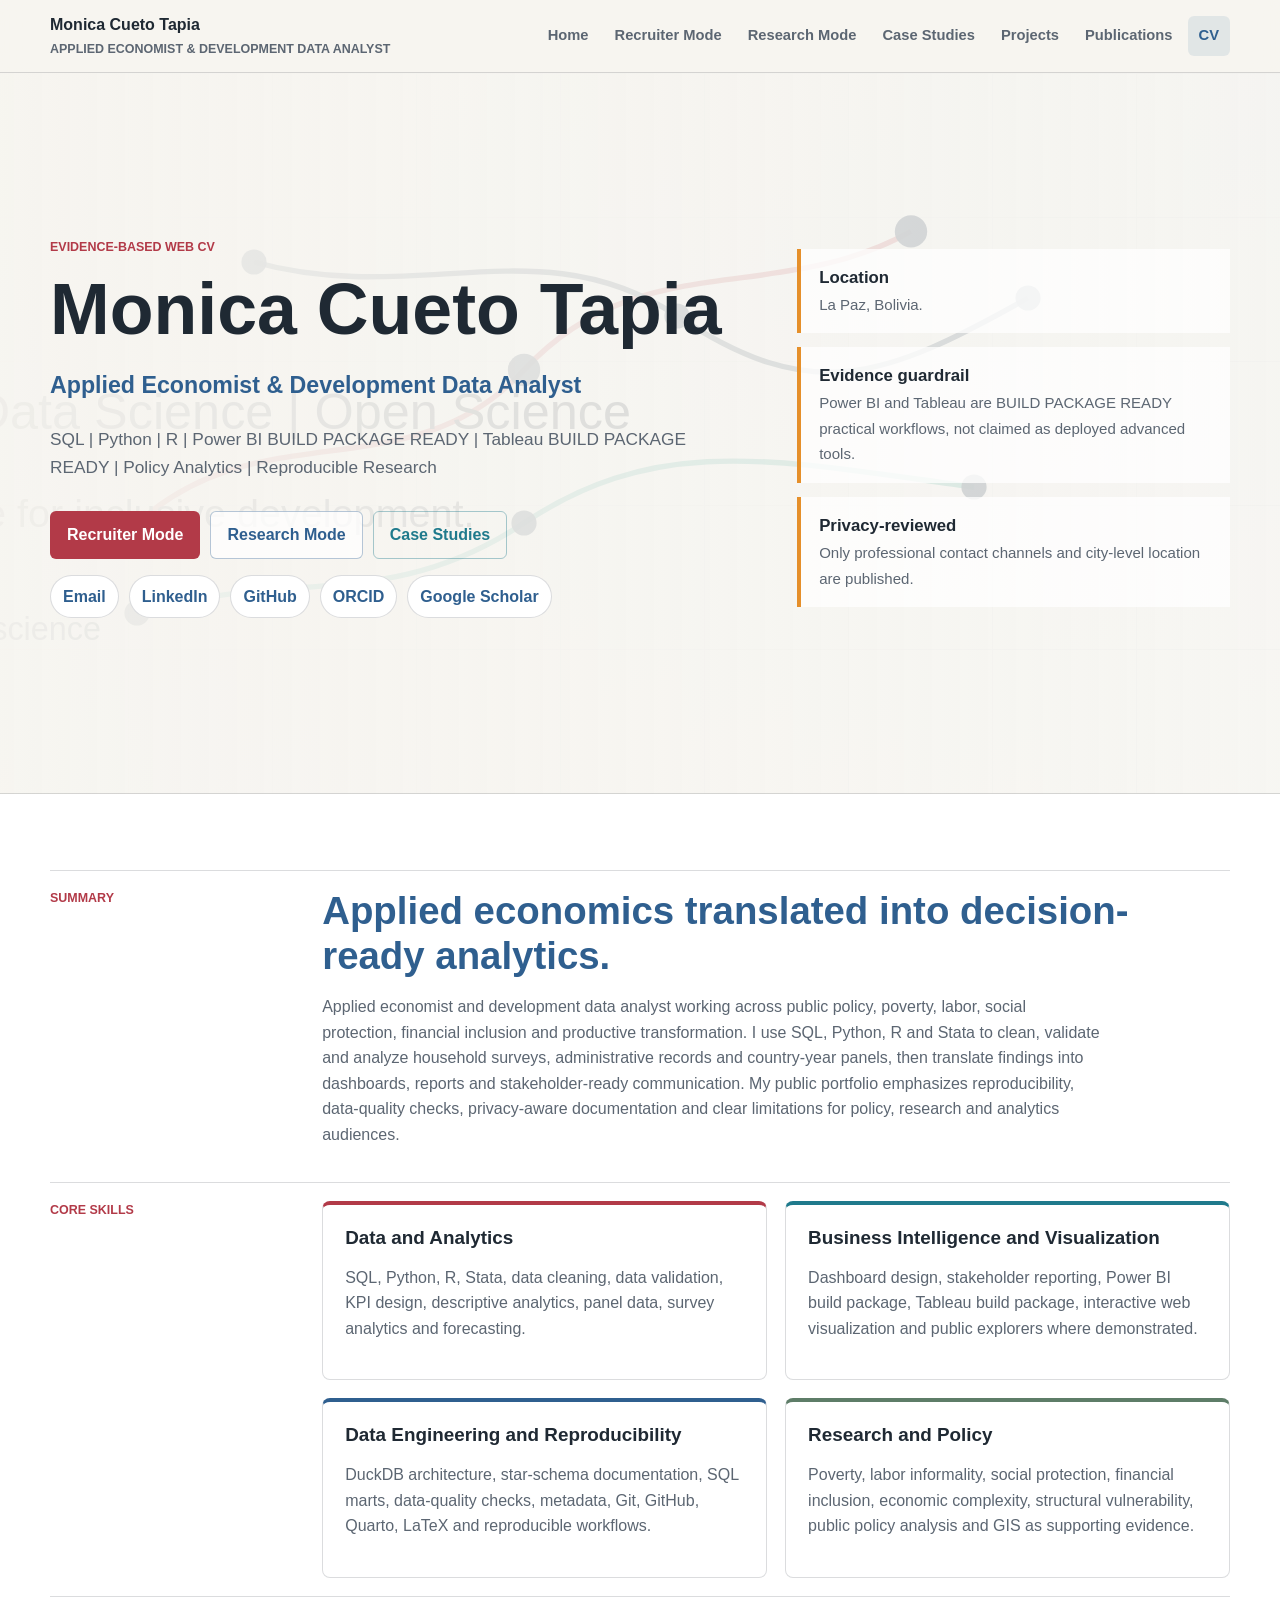
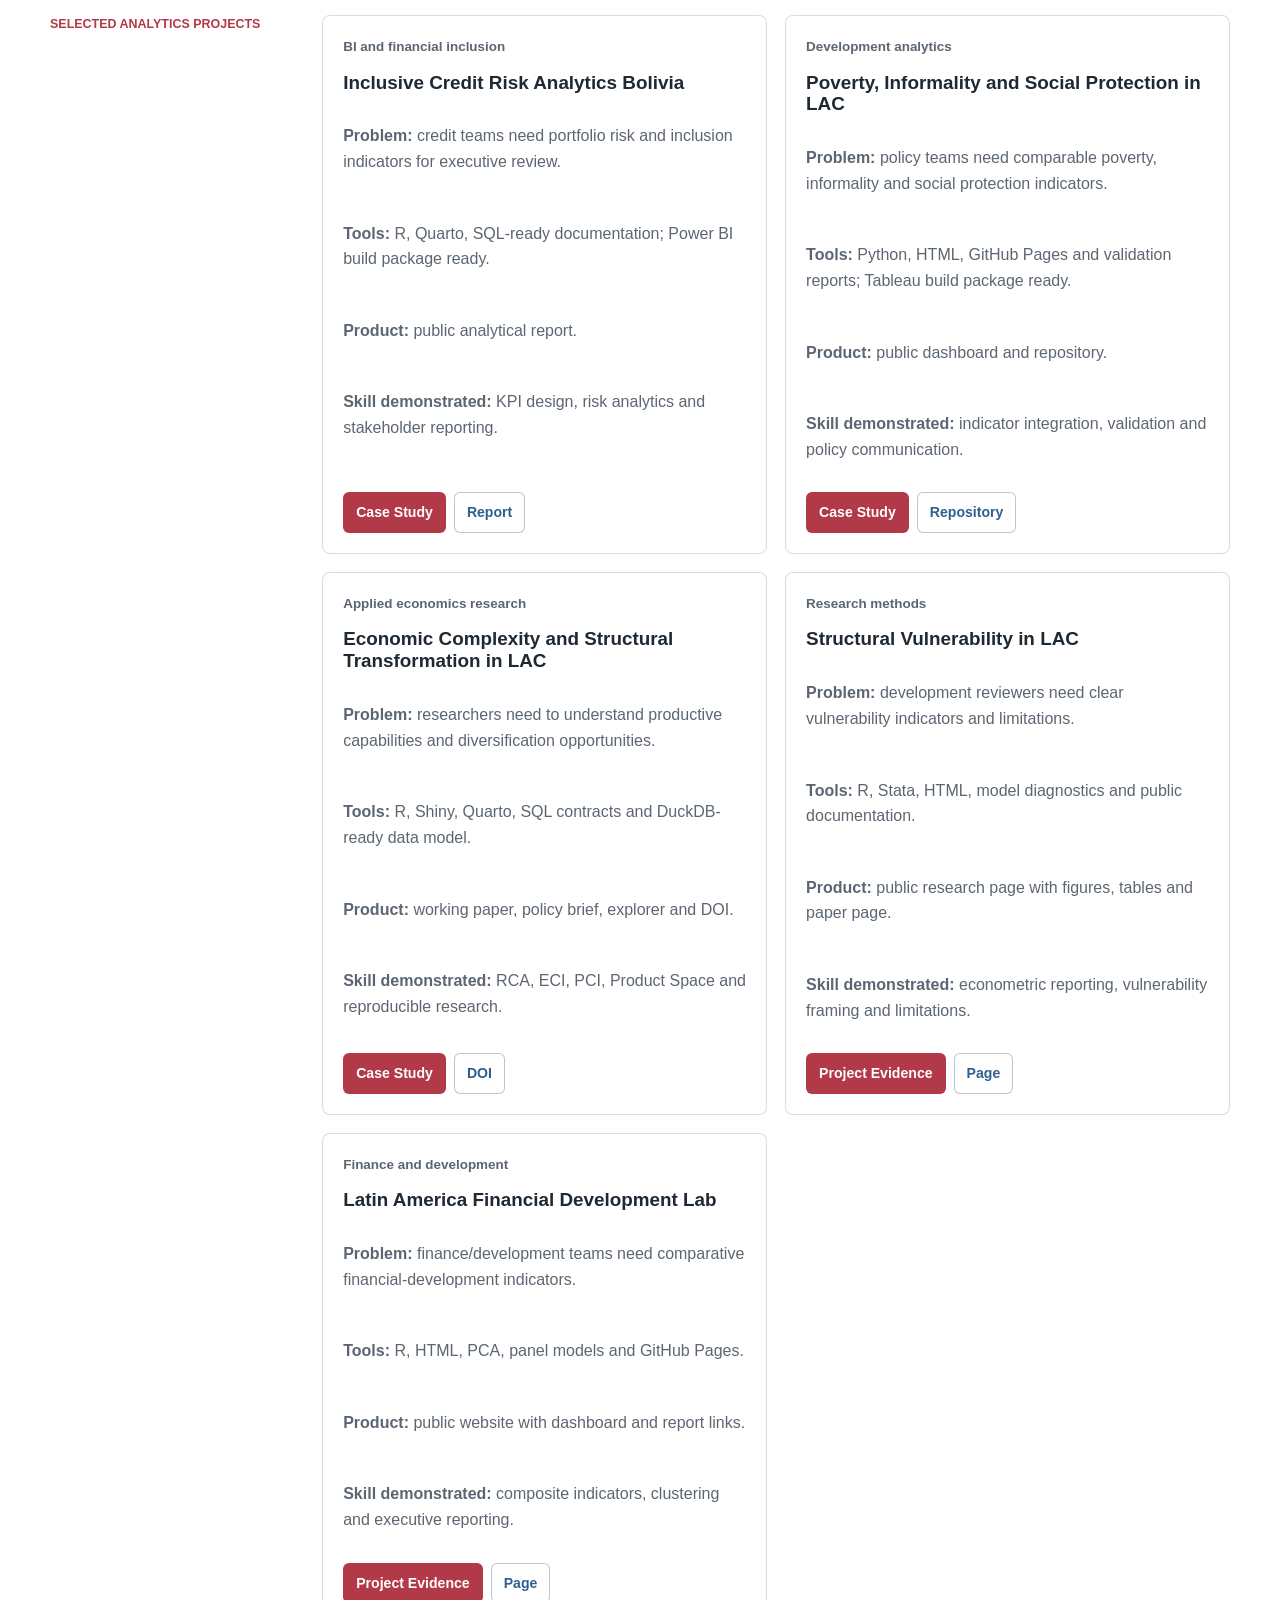
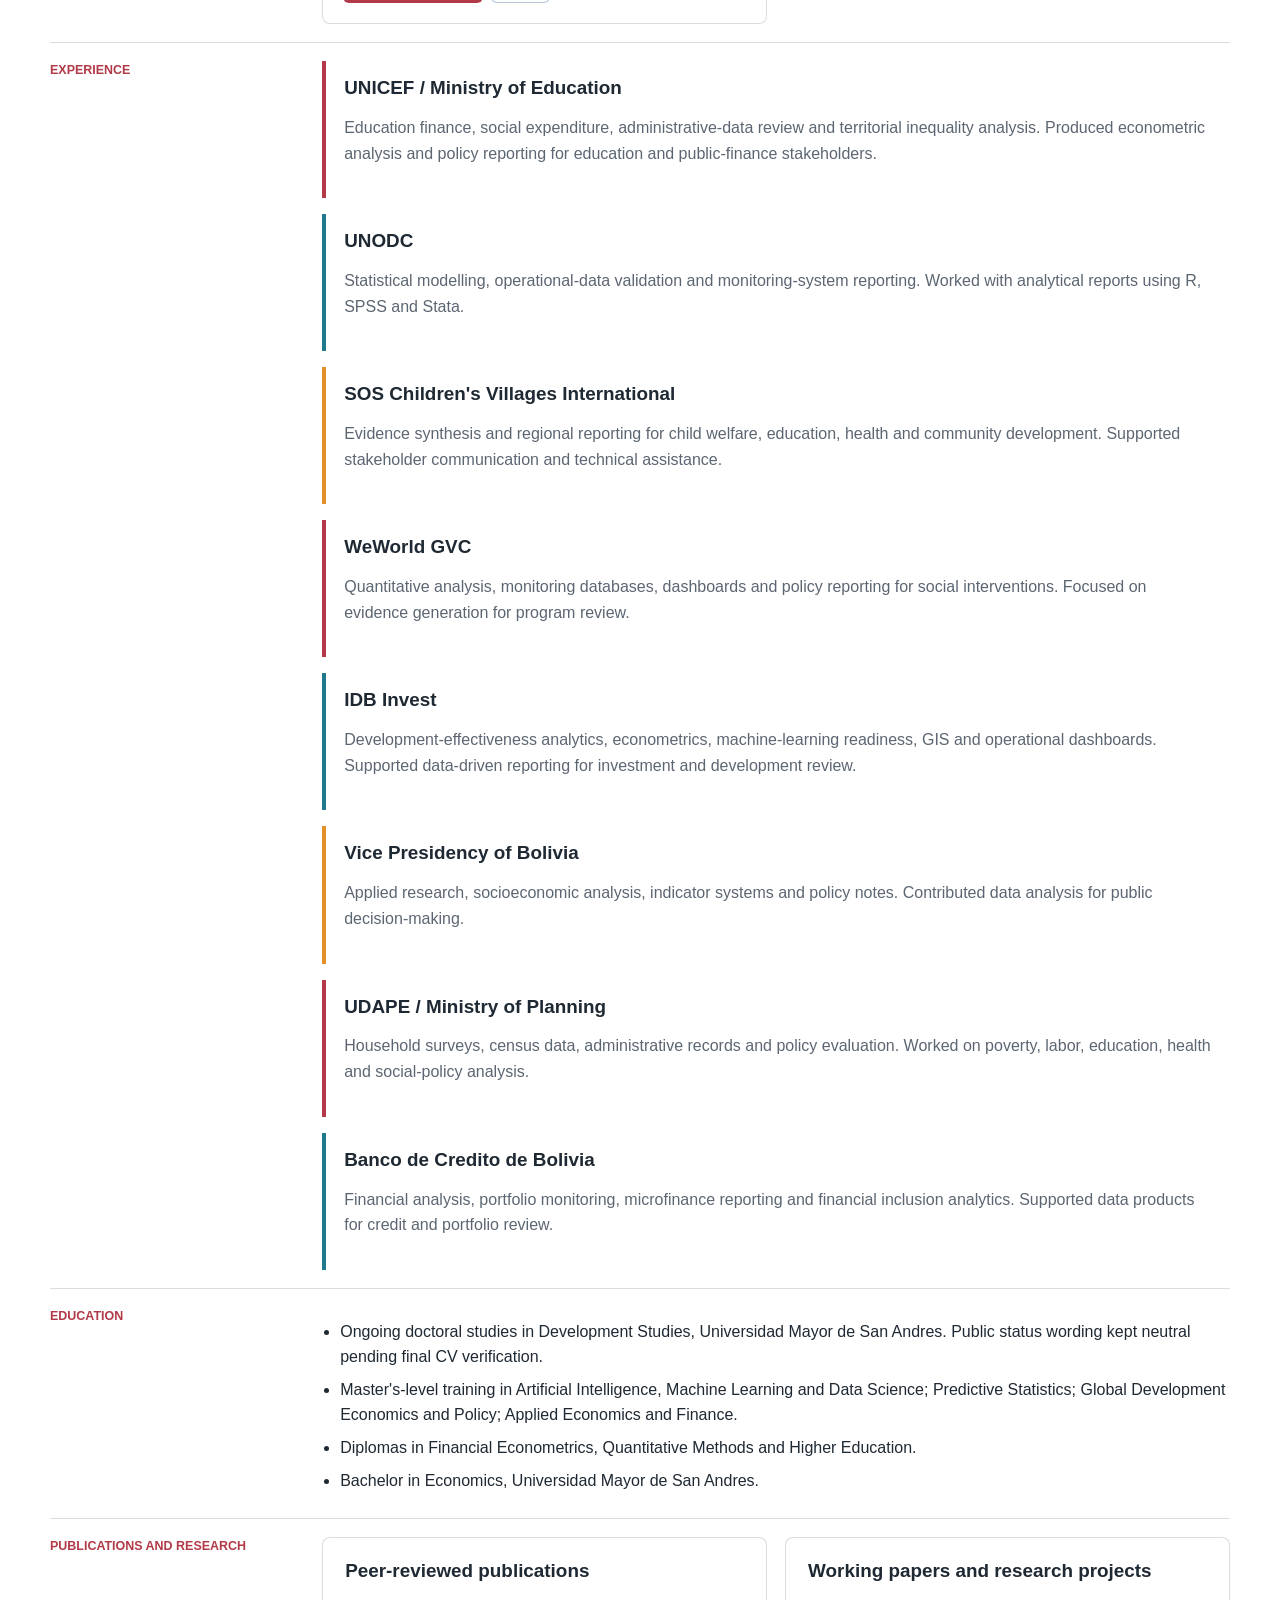
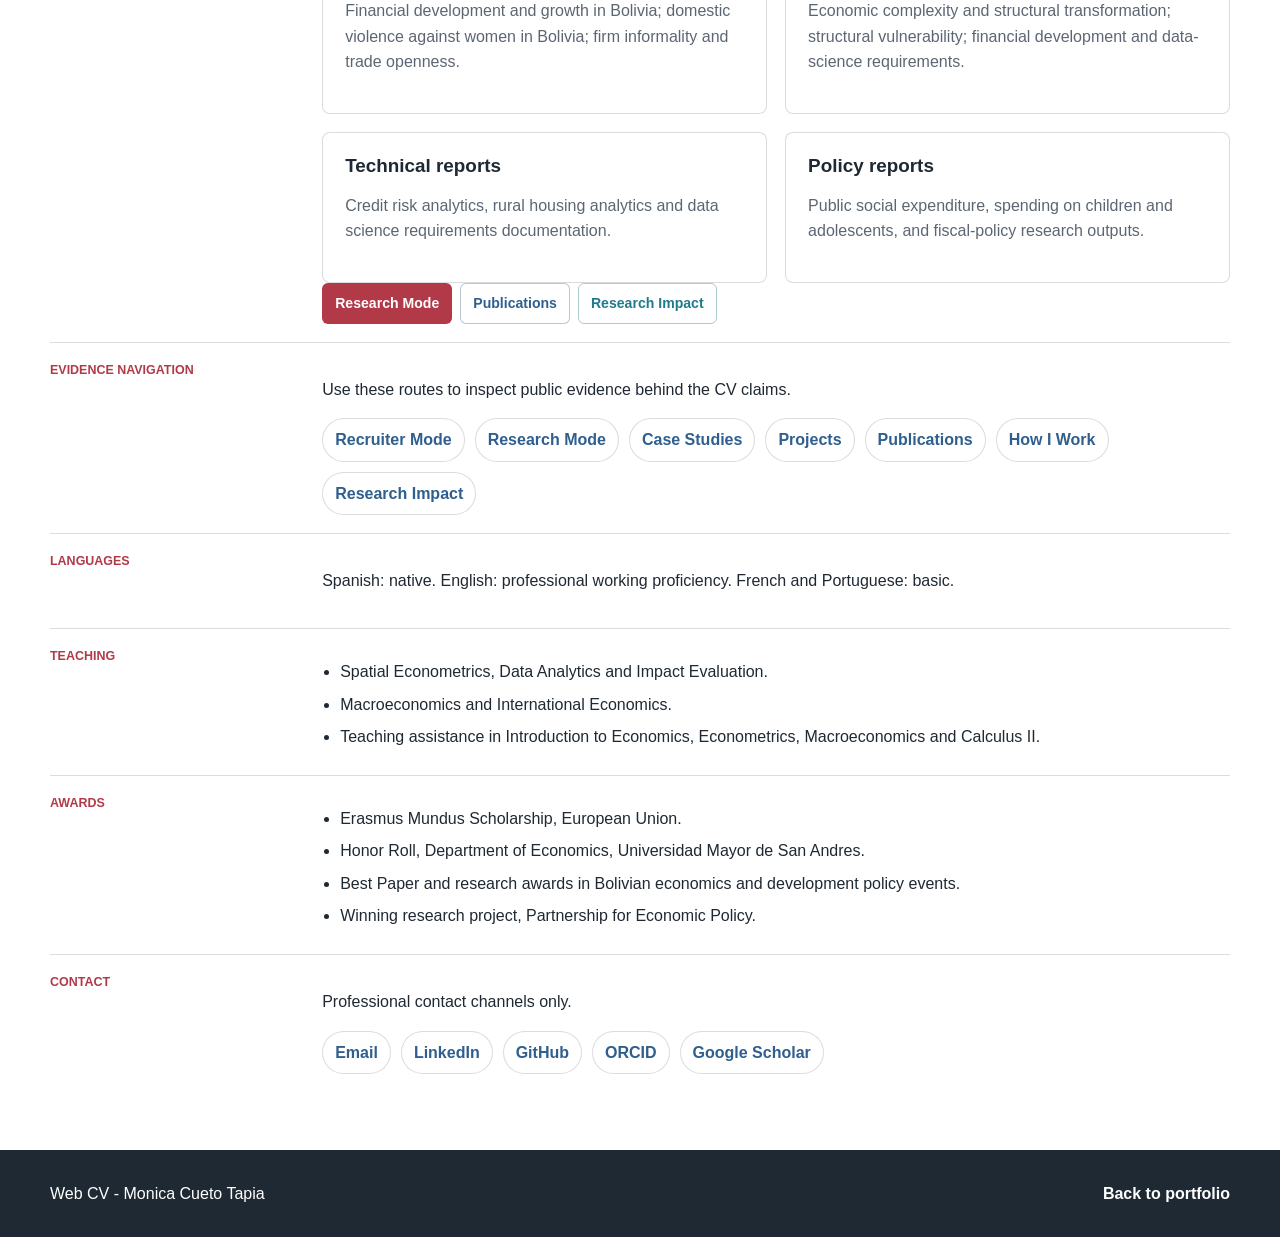
==== commit 2fd5fc5e: "Standardize final portfolio language, links and evidence states" ====
--- a/docs/cv.html
+++ b/docs/cv.html
@@ -44,7 +44,7 @@
           <p class="eyebrow">Evidence-Based Web CV</p>
           <h1>Monica Cueto Tapia</h1>
           <p class="subtitle">Applied Economist & Development Data Analyst</p>
-          <p class="lead">SQL | Python | R | Power BI build package | Tableau build package | Policy Analytics | Reproducible Research</p>
+          <p class="lead">SQL | Python | R | Power BI BUILD PACKAGE READY | Tableau BUILD PACKAGE READY | Policy Analytics | Reproducible Research</p>
           <div class="actions" aria-label="CV evidence navigation">
             <a class="button primary" href="recruiter.html">Recruiter Mode</a>
             <a class="button secondary" href="research.html">Research Mode</a>
@@ -60,7 +60,7 @@
         </div>
         <aside class="hero-panel" aria-label="CV evidence notes">
           <div class="signal"><strong>Location</strong><span>La Paz, Bolivia.</span></div>
-          <div class="signal"><strong>Evidence guardrail</strong><span>Power BI and Tableau are build-package-ready practical workflows, not claimed as deployed advanced tools.</span></div>
+          <div class="signal"><strong>Evidence guardrail</strong><span>Power BI and Tableau are BUILD PACKAGE READY practical workflows, not claimed as deployed advanced tools.</span></div>
           <div class="signal"><strong>Privacy-reviewed</strong><span>Only professional contact channels and city-level location are published.</span></div>
         </aside>
       </div>
